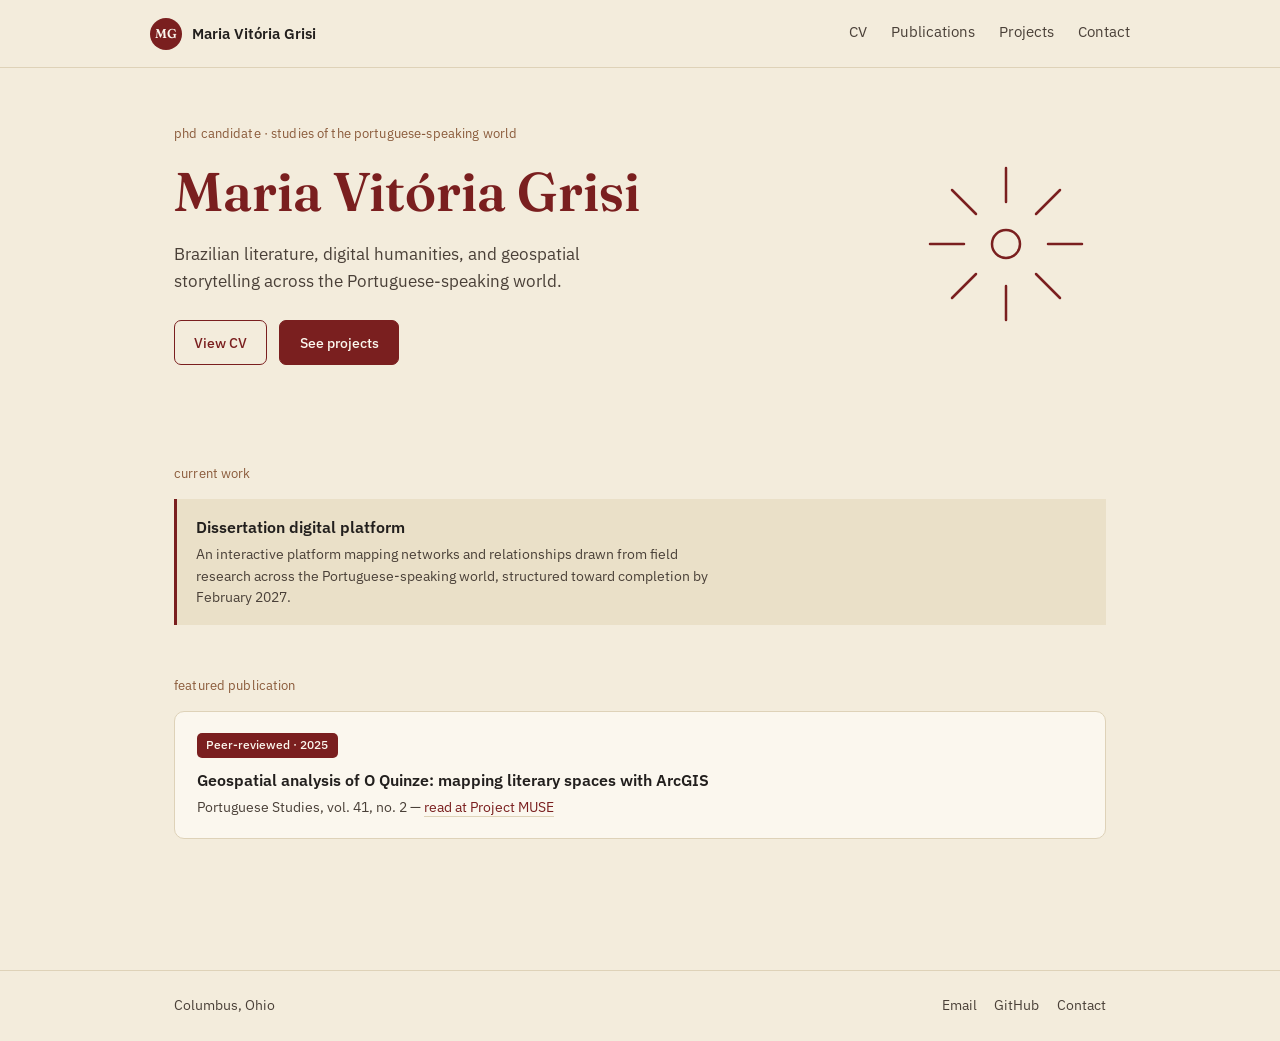
==== index.html @ 088520c6 "Add files via upload" ====
<!DOCTYPE html>
<html lang="en">
<head>
<meta charset="UTF-8">
<meta name="viewport" content="width=device-width, initial-scale=1.0">
<title>Maria Vitória Grisi</title>
<meta name="description" content="Maria Vitória Grisi — PhD candidate in Studies of the Portuguese-Speaking World at The Ohio State University. Research on Brazilian literature, digital humanities, and geospatial mapping.">
<link rel="preconnect" href="https://fonts.googleapis.com">
<link rel="preconnect" href="https://fonts.gstatic.com" crossorigin>
<link href="https://fonts.googleapis.com/css2?family=Fraunces:opsz,wght@9..144,400;9..144,600;9..144,700&family=IBM+Plex+Sans:wght@400;500;600&display=swap" rel="stylesheet">
<link rel="stylesheet" href="style.css">
</head>
<body>

<header class="site-header">
  <div class="wrap-wide nav">
    <a class="brand" href="index.html">
      <span class="brand-mark">MG</span>
      Maria Vitória Grisi
    </a>
    <input type="checkbox" id="nav-toggle" class="nav-toggle">
    <label for="nav-toggle" class="nav-burger"><span class="nav-burger-icon"></span></label>
    <nav class="nav-links">
      <a href="cv.html">CV</a>
      <a href="publications.html">Publications</a>
      <a href="projects.html">Projects</a>
      <a href="contact.html">Contact</a>
    </nav>
  </div>
</header>

<main>
  <div class="wrap-wide">
    <section class="hero">
      <div class="hero-text">
        <p class="eyebrow">phd candidate · studies of the portuguese-speaking world</p>
        <h1 class="hero-name">Maria Vitória Grisi</h1>
        <p class="hero-tagline">Brazilian literature, digital humanities, and geospatial storytelling across the Portuguese-speaking world.</p>
        <div class="hero-actions">
          <a class="btn btn-outline" href="assets/Grisi-CV.pdf">View CV</a>
          <a class="btn btn-solid" href="projects.html">See projects</a>
        </div>
      </div>
      <svg class="hero-mark" viewBox="0 0 200 200" role="img" aria-label="A radiating sunburst motif">
        <circle cx="100" cy="100" r="14" fill="none" stroke="#7A1F1F" stroke-width="2.5"/>
        <g stroke="#7A1F1F" stroke-width="2.5" stroke-linecap="round">
          <line x1="100" y1="24" x2="100" y2="58"/>
          <line x1="100" y1="142" x2="100" y2="176"/>
          <line x1="24" y1="100" x2="58" y2="100"/>
          <line x1="142" y1="100" x2="176" y2="100"/>
          <line x1="46" y1="46" x2="70" y2="70"/>
          <line x1="130" y1="130" x2="154" y2="154"/>
          <line x1="154" y1="46" x2="130" y2="70"/>
          <line x1="70" y1="130" x2="46" y2="154"/>
        </g>
      </svg>
    </section>

    <section class="section">
      <p class="eyebrow">current work</p>
      <div class="card-strip">
        <p class="card-title">Dissertation digital platform</p>
        <p class="card-meta">An interactive platform mapping networks and relationships drawn from field research across the Portuguese-speaking world, structured toward completion by February 2027.</p>
      </div>
    </section>

    <section class="section">
      <p class="eyebrow">featured publication</p>
      <div class="card">
        <span class="tag">Peer-reviewed · 2025</span>
        <p class="card-title">Geospatial analysis of O Quinze: mapping literary spaces with ArcGIS</p>
        <p class="card-meta">Portuguese Studies, vol. 41, no. 2 — <a class="text-link" href="https://muse.jhu.edu/journal/821" target="_blank" rel="noopener">read at Project MUSE</a></p>
      </div>
    </section>
  </div>
</main>

<footer class="site-footer">
  <div class="wrap-wide footer-row">
    <span>Columbus, Ohio</span>
    <div class="footer-links">
      <a href="mailto:derezendegrisi.1@osu.edu">Email</a>
      <a href="https://github.com/mavigrisi" target="_blank" rel="noopener">GitHub</a>
      <a href="contact.html">Contact</a>
    </div>
  </div>
</footer>

</body>
</html>
---- style.css ----
/* ---------- Reset ---------- */
*, *::before, *::after { box-sizing: border-box; }
html { scroll-behavior: smooth; }
body { margin: 0; }
img, svg { display: block; max-width: 100%; }
a { color: inherit; }
ul { margin: 0; padding: 0; }

/* ---------- Tokens ---------- */
:root {
  --bone: #F3ECDC;
  --paper: #FBF7EE;
  --ink: #221F1D;
  --ink-soft: #4A4038;
  --clay: #8A5A3A;
  --scarlet: #7A1F1F;
  --scarlet-deep: #591616;
  --line: #DED2B8;
  --line-soft: #EAE0C8;

  --font-display: "Fraunces", Georgia, serif;
  --font-body: "IBM Plex Sans", -apple-system, "Segoe UI", sans-serif;

  --content-width: 740px;
  --wide-width: 980px;
  --radius: 10px;
}

/* ---------- Base ---------- */
body {
  background: var(--bone);
  color: var(--ink);
  font-family: var(--font-body);
  font-size: 16px;
  line-height: 1.6;
  -webkit-font-smoothing: antialiased;
}

h1, h2, h3 {
  font-family: var(--font-display);
  color: var(--scarlet);
  line-height: 1.2;
  font-weight: 600;
  margin: 0 0 0.5em;
}

h1 { font-size: clamp(2.1rem, 4vw, 2.9rem); }
h2 { font-size: clamp(1.4rem, 2.6vw, 1.7rem); }
h3 { font-size: 1.05rem; color: var(--ink); }

p { max-width: 66ch; }

a { text-decoration: none; }
a.text-link {
  color: var(--scarlet);
  border-bottom: 1px solid var(--line);
  transition: border-color 0.15s ease;
}
a.text-link:hover { border-color: var(--scarlet); }

:focus-visible {
  outline: 2px solid var(--scarlet);
  outline-offset: 3px;
}

/* ---------- Layout ---------- */
.wrap { max-width: var(--content-width); margin: 0 auto; padding: 0 1.5rem; }
.wrap-wide { max-width: var(--wide-width); margin: 0 auto; padding: 0 1.5rem; }

main { padding-bottom: 5rem; }

.section { margin: 3.2rem 0; }
.section:first-of-type { margin-top: 2.4rem; }

.eyebrow {
  font-size: 0.8rem;
  color: var(--clay);
  margin: 0 0 0.9rem;
  letter-spacing: 0.01em;
}

/* ---------- Nav ---------- */
.site-header {
  border-bottom: 1px solid var(--line);
  background: var(--bone);
  position: sticky;
  top: 0;
  z-index: 10;
}

.nav {
  display: flex;
  align-items: center;
  justify-content: space-between;
  padding: 1.1rem 0;
  flex-wrap: wrap;
  gap: 0.75rem;
}

.brand {
  display: flex;
  align-items: center;
  gap: 0.6rem;
  font-weight: 600;
  font-size: 0.95rem;
}

.brand-mark {
  width: 32px;
  height: 32px;
  border-radius: 50%;
  background: var(--scarlet);
  color: var(--paper);
  display: flex;
  align-items: center;
  justify-content: center;
  font-family: var(--font-display);
  font-size: 0.8rem;
  flex-shrink: 0;
}

.nav-toggle { display: none; }
.nav-burger { display: none; }

.nav-links {
  display: flex;
  align-items: center;
  gap: 1.5rem;
  font-size: 0.92rem;
}

.nav-links a {
  color: var(--ink-soft);
  padding-bottom: 3px;
  border-bottom: 1.5px solid transparent;
}

.nav-links a:hover { color: var(--scarlet); }

.nav-links a[aria-current="page"] {
  color: var(--scarlet);
  font-weight: 600;
  border-bottom-color: var(--scarlet);
}

@media (max-width: 620px) {
  .nav-burger {
    display: flex;
    align-items: center;
    justify-content: center;
    width: 36px;
    height: 36px;
    cursor: pointer;
  }
  .nav-burger span, .nav-burger::before, .nav-burger::after {
    content: "";
    position: absolute;
  }
  .nav-burger-icon, .nav-burger-icon::before, .nav-burger-icon::after {
    content: "";
    display: block;
    width: 20px;
    height: 2px;
    background: var(--ink);
    position: relative;
    transition: transform 0.15s ease;
  }
  .nav-burger-icon::before { position: absolute; top: -6px; }
  .nav-burger-icon::after { position: absolute; top: 6px; }

  .nav-links {
    flex-basis: 100%;
    display: none;
    flex-direction: column;
    align-items: flex-start;
    gap: 1rem;
    padding-top: 1rem;
    border-top: 1px solid var(--line);
    margin-top: 0.75rem;
  }

  .nav-toggle:checked ~ .nav-links { display: flex; }
}

/* ---------- Hero (home) ---------- */
.hero {
  display: flex;
  align-items: center;
  justify-content: space-between;
  gap: 2.5rem;
  flex-wrap: wrap;
  padding: 3.5rem 0 3rem;
}

.hero-text { flex: 1; min-width: 280px; }

.hero-name {
  font-size: clamp(2.3rem, 5vw, 3.4rem);
  margin-bottom: 0.4rem;
}

.hero-tagline {
  color: var(--ink-soft);
  font-size: 1.05rem;
  max-width: 42ch;
  margin-bottom: 1.6rem;
}

.hero-actions { display: flex; gap: 0.75rem; flex-wrap: wrap; }

.hero-mark { flex-shrink: 0; width: 200px; height: 200px; }

@media (prefers-reduced-motion: no-preference) {
  .hero-text > * { animation: rise 0.6s ease both; }
  .hero-text .eyebrow { animation-delay: 0s; }
  .hero-text .hero-name { animation-delay: 0.08s; }
  .hero-text .hero-tagline { animation-delay: 0.16s; }
  .hero-text .hero-actions { animation-delay: 0.24s; }
}

@keyframes rise {
  from { opacity: 0; transform: translateY(10px); }
  to { opacity: 1; transform: translateY(0); }
}

/* ---------- Buttons ---------- */
.btn {
  display: inline-block;
  font-size: 0.9rem;
  font-weight: 500;
  padding: 0.6rem 1.2rem;
  border-radius: 7px;
  transition: background 0.15s ease, color 0.15s ease, border-color 0.15s ease;
}

.btn-solid {
  background: var(--scarlet);
  color: var(--paper);
  border: 1px solid var(--scarlet);
}
.btn-solid:hover { background: var(--scarlet-deep); border-color: var(--scarlet-deep); }

.btn-outline {
  background: transparent;
  color: var(--scarlet);
  border: 1px solid var(--scarlet);
}
.btn-outline:hover { background: var(--scarlet); color: var(--paper); }

/* ---------- Cards ---------- */
.card {
  background: var(--paper);
  border: 1px solid var(--line);
  border-radius: var(--radius);
  padding: 1.2rem 1.35rem;
}

.card-featured {
  background: var(--paper);
  border: 2px solid var(--scarlet);
  border-radius: 12px;
  padding: 1.5rem 1.6rem;
}

.card-strip {
  background: var(--line-soft);
  border-left: 3px solid var(--scarlet);
  border-radius: 0;
  padding: 1rem 1.2rem;
}

.card-grid {
  display: grid;
  grid-template-columns: repeat(auto-fit, minmax(240px, 1fr));
  gap: 1rem;
}

.tag {
  display: inline-block;
  font-size: 0.72rem;
  font-weight: 500;
  padding: 0.2rem 0.6rem;
  border-radius: 5px;
  background: var(--scarlet);
  color: var(--paper);
  margin-bottom: 0.6rem;
}

.tag-outline {
  background: var(--line-soft);
  color: var(--scarlet);
}

.card-title { font-weight: 600; color: var(--ink); margin: 0 0 0.25rem; font-size: 0.98rem; }
.card-meta { font-size: 0.85rem; color: var(--ink-soft); margin: 0; }

/* ---------- Timeline ---------- */
.timeline { list-style: none; margin: 0 0 0 92px; border-left: 2px solid var(--line); }
.timeline li { position: relative; padding: 0 0 1.7rem 1.7rem; }
.timeline li:last-child { padding-bottom: 0; }
.timeline li::before {
  content: "";
  position: absolute;
  top: 4px;
  left: -7px;
  width: 10px;
  height: 10px;
  border-radius: 50%;
  background: var(--scarlet);
  border: 2px solid var(--bone);
}
.t-year { position: absolute; top: 0.5px; left: -92px; width: 72px; text-align: right; font-size: 0.8rem; color: var(--clay); }

@media (max-width: 560px) {
  .timeline { margin-left: 18px; }
  .timeline li { padding-left: 1.2rem; }
  .t-year { position: static; display: block; text-align: left; width: auto; margin-bottom: 0.15rem; }
}

/* ---------- Simple lists ---------- */
.plain-list li {
  padding: 0.65rem 0;
  border-bottom: 1px solid var(--line-soft);
}
.plain-list li:last-child { border-bottom: none; }

.pill-row { display: flex; gap: 0.6rem; flex-wrap: wrap; }
.pill {
  font-size: 0.82rem;
  padding: 0.35rem 0.9rem;
  border: 1px solid var(--scarlet);
  color: var(--scarlet);
  border-radius: 999px;
}

/* ---------- Footer ---------- */
.site-footer {
  border-top: 1px solid var(--line);
  padding: 1.5rem 0;
  font-size: 0.85rem;
  color: var(--ink-soft);
}
.footer-row {
  display: flex;
  justify-content: space-between;
  align-items: center;
  flex-wrap: wrap;
  gap: 0.75rem;
}
.footer-links { display: flex; gap: 1.1rem; }
.footer-links a { color: var(--ink-soft); }
.footer-links a:hover { color: var(--scarlet); }

/* ---------- Page intro ---------- */
.page-intro { margin: 2.4rem 0 2.6rem; }
.page-intro p { color: var(--ink-soft); margin: 0; }
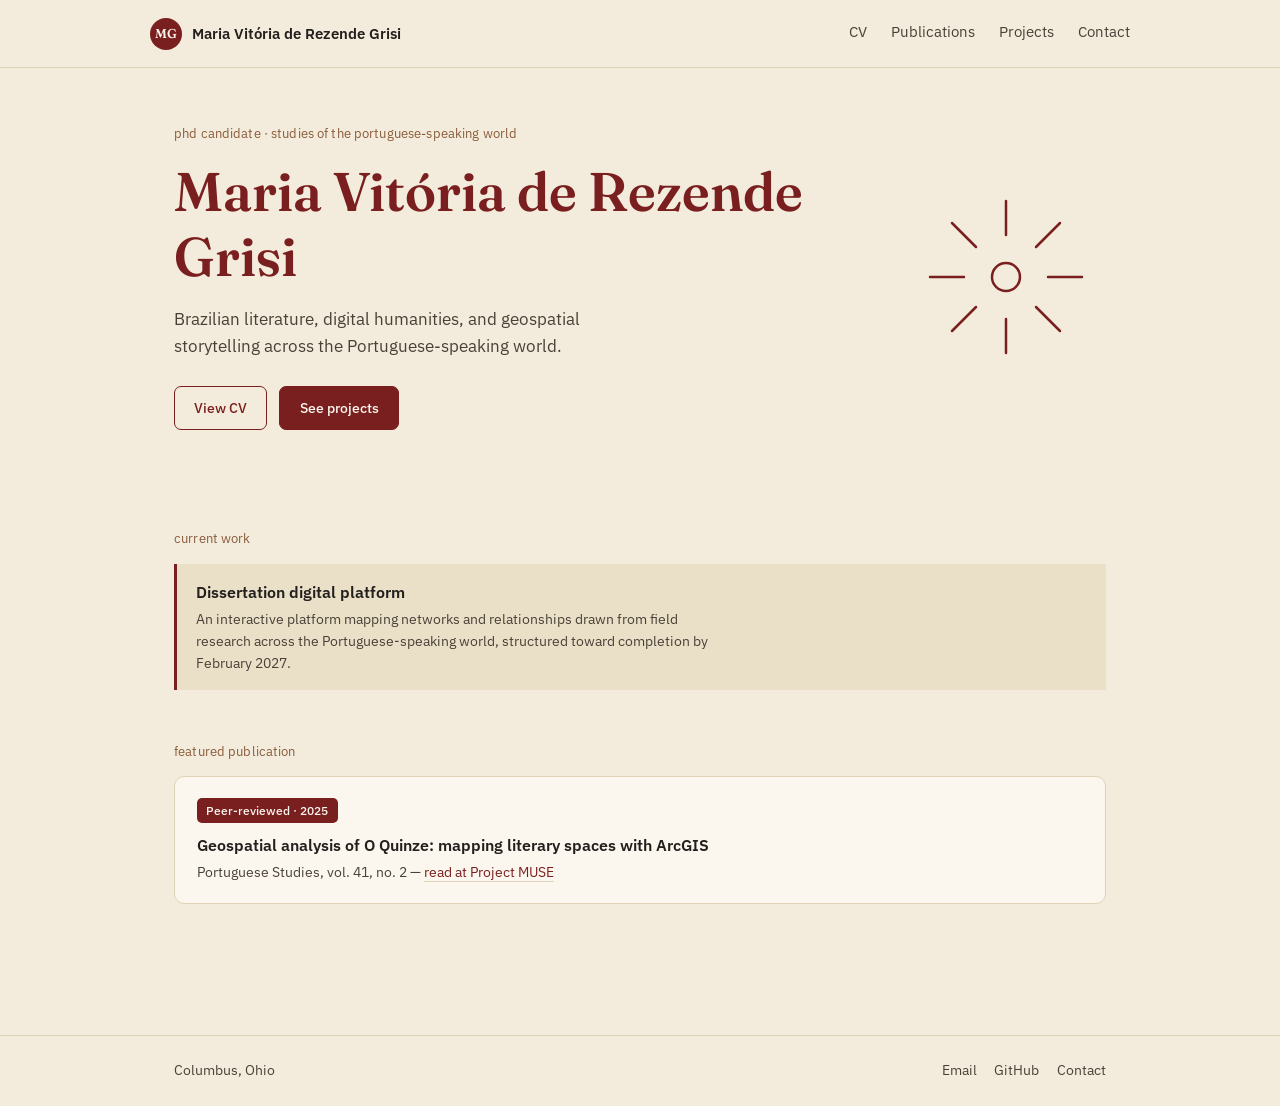
==== commit 80dee20c: "Pending changes exported from your codespace" ====
--- a/index.html
+++ b/index.html
@@ -3,7 +3,7 @@
 <head>
 <meta charset="UTF-8">
 <meta name="viewport" content="width=device-width, initial-scale=1.0">
-<title>Maria Vitória Grisi</title>
+<title>Maria Vitória de Rezende Grisi</title>
 <meta name="description" content="Maria Vitória Grisi — PhD candidate in Studies of the Portuguese-Speaking World at The Ohio State University. Research on Brazilian literature, digital humanities, and geospatial mapping.">
 <link rel="preconnect" href="https://fonts.googleapis.com">
 <link rel="preconnect" href="https://fonts.gstatic.com" crossorigin>
@@ -16,7 +16,7 @@
   <div class="wrap-wide nav">
     <a class="brand" href="index.html">
       <span class="brand-mark">MG</span>
-      Maria Vitória Grisi
+      Maria Vitória de Rezende Grisi
     </a>
     <input type="checkbox" id="nav-toggle" class="nav-toggle">
     <label for="nav-toggle" class="nav-burger"><span class="nav-burger-icon"></span></label>
@@ -34,7 +34,7 @@
     <section class="hero">
       <div class="hero-text">
         <p class="eyebrow">phd candidate · studies of the portuguese-speaking world</p>
-        <h1 class="hero-name">Maria Vitória Grisi</h1>
+        <h1 class="hero-name">Maria Vitória de Rezende Grisi</h1>
         <p class="hero-tagline">Brazilian literature, digital humanities, and geospatial storytelling across the Portuguese-speaking world.</p>
         <div class="hero-actions">
           <a class="btn btn-outline" href="assets/Grisi-CV.pdf">View CV</a>
